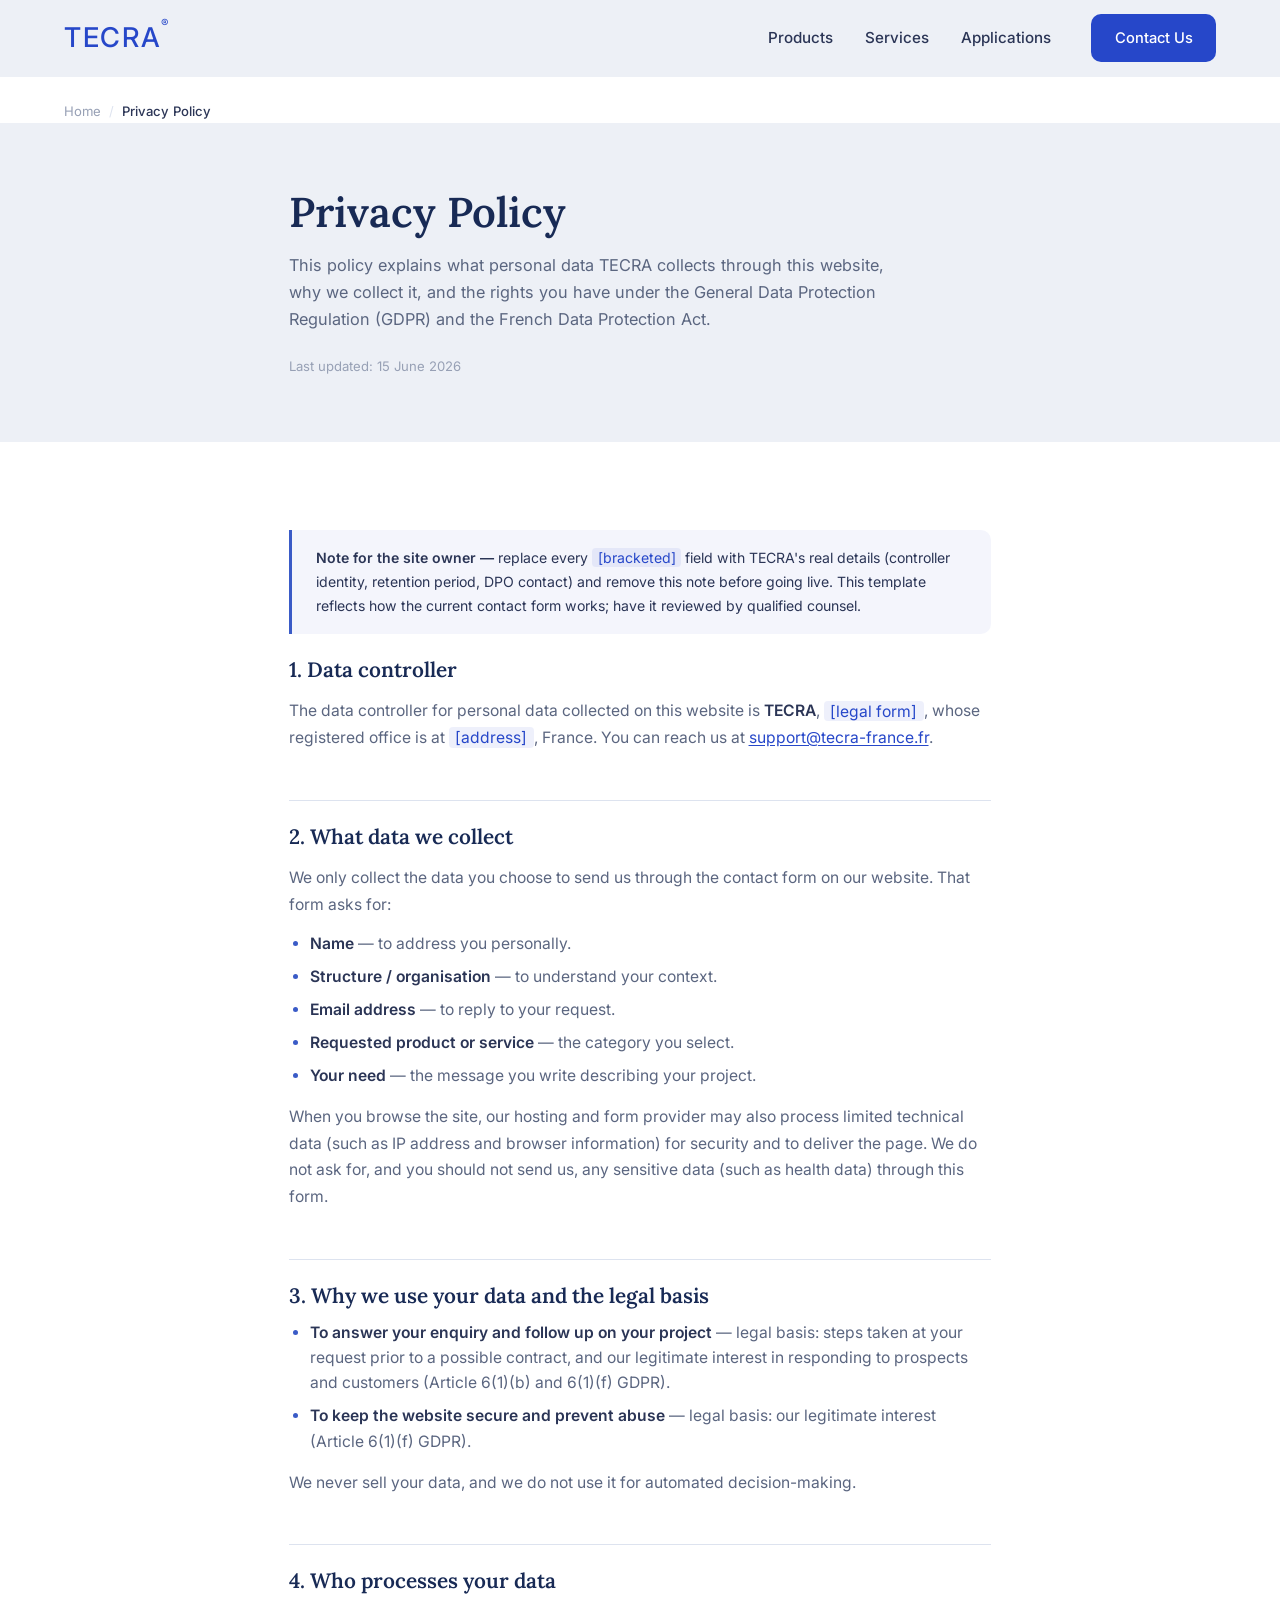
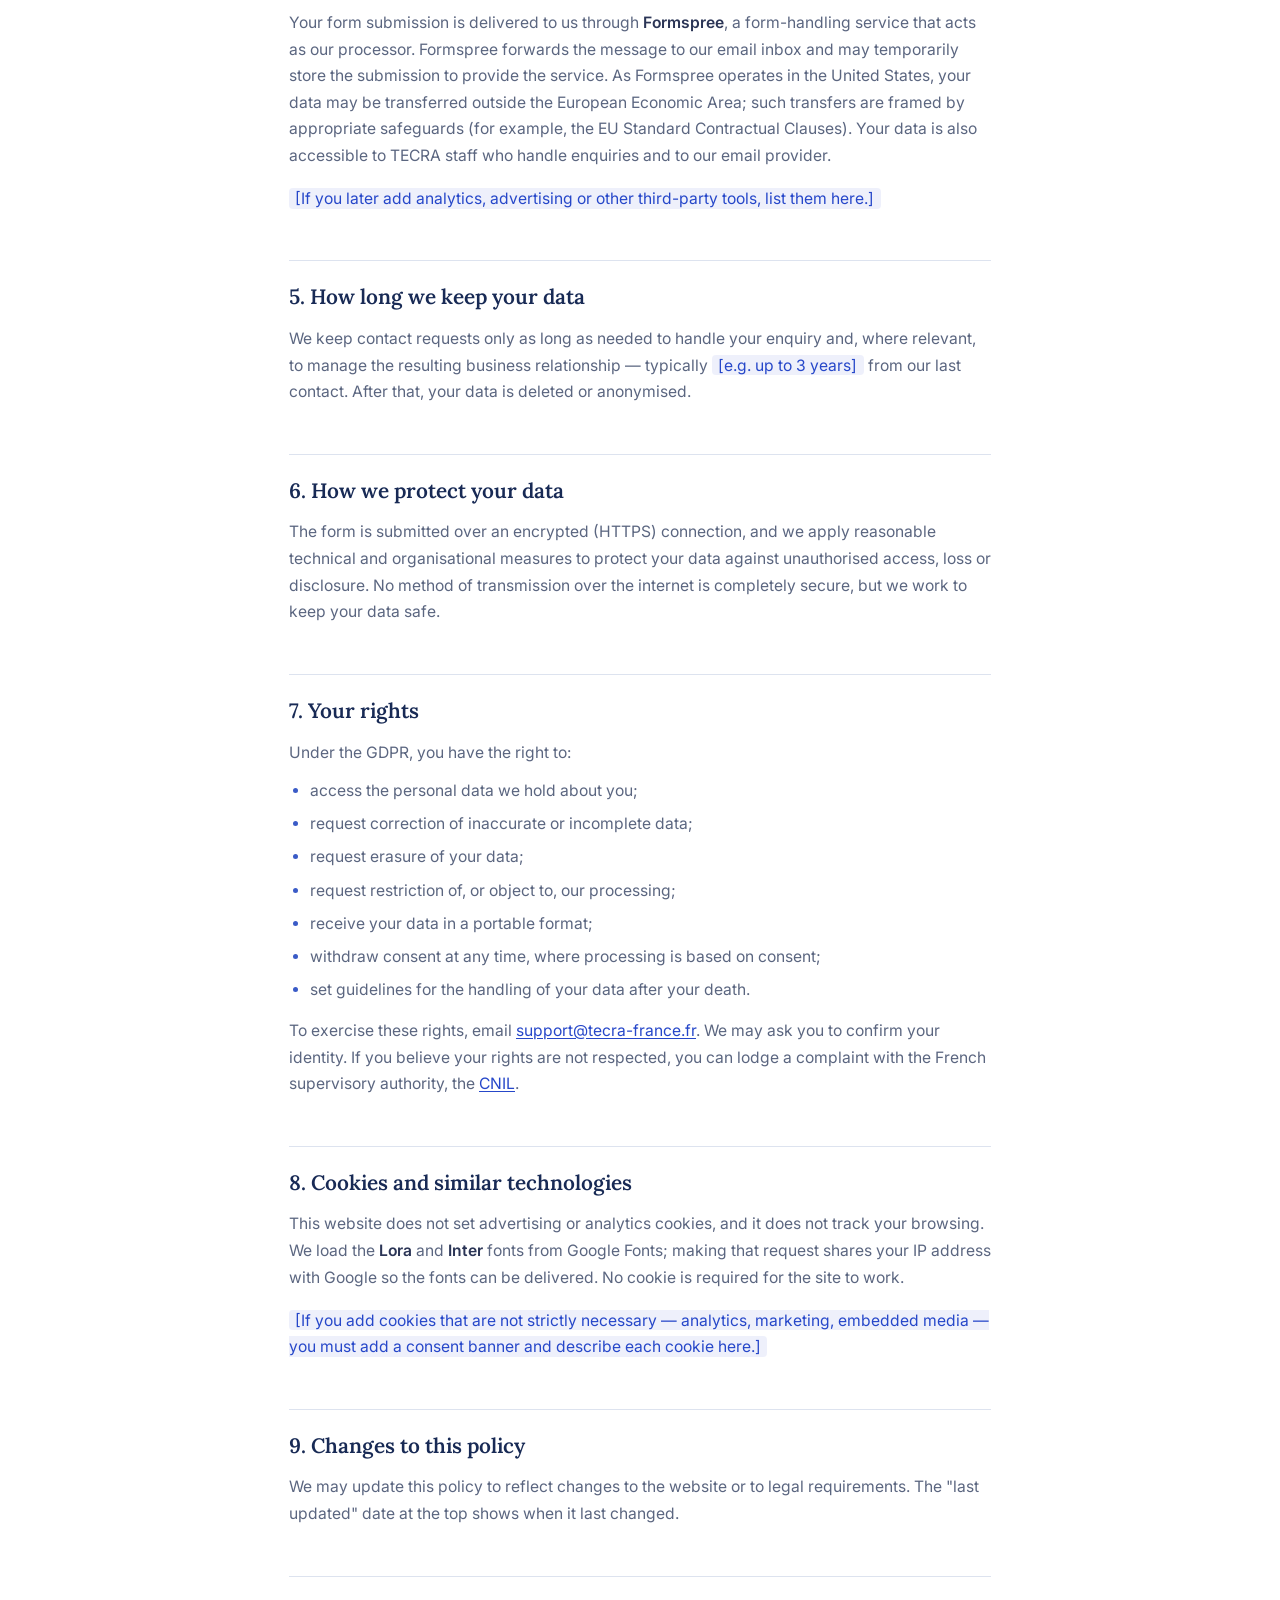
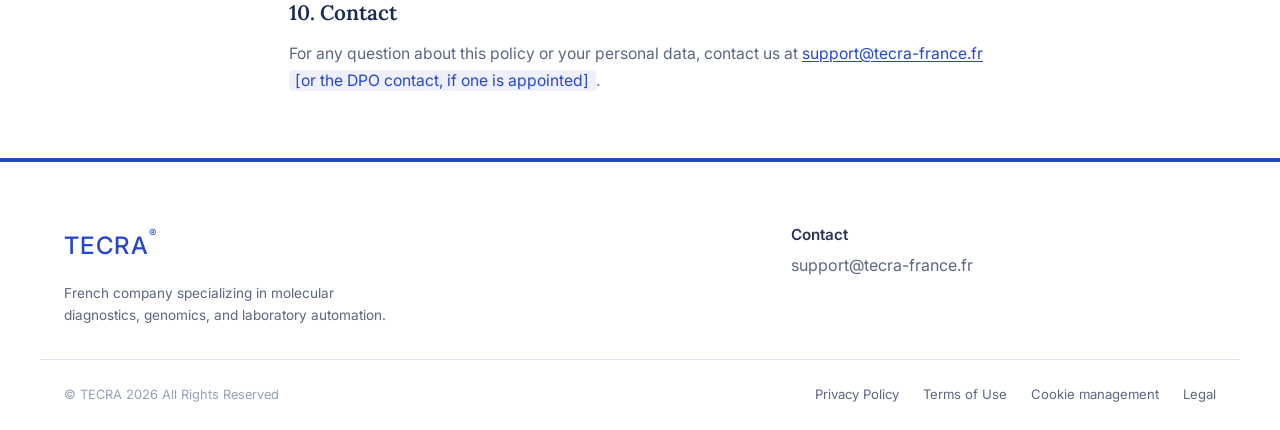
==== politique-de-confidentialite.html @ 700c9b6a "Add files via upload" ====
<!DOCTYPE html>
<html lang="en">
<head>
  <meta charset="UTF-8" />
  <meta name="viewport" content="width=device-width, initial-scale=1.0" />

  <title>Privacy Policy — TECRA</title>
  <meta
    name="description"
    content="How TECRA collects, uses and protects the personal data submitted through the tecra-france.fr contact form, in compliance with the GDPR."
  />
  <link rel="canonical" href="https://tecra-france.fr/politique-de-confidentialite.html" />
  <meta name="robots" content="index, follow" />

  <meta property="og:type" content="website" />
  <meta property="og:title" content="Privacy Policy — TECRA" />
  <meta property="og:description" content="How TECRA collects, uses and protects your personal data, in compliance with the GDPR." />
  <meta property="og:url" content="https://tecra-france.fr/politique-de-confidentialite.html" />
  <meta property="og:locale" content="en" />

  <link rel="preconnect" href="https://fonts.googleapis.com" />
  <link rel="preconnect" href="https://fonts.gstatic.com" crossorigin />
  <link
    href="https://fonts.googleapis.com/css2?family=Inter:wght@400;500;600&family=Lora:ital,wght@0,500;0,600;0,700;1,500&display=swap"
    rel="stylesheet"
  />

  <link rel="stylesheet" href="styles.css" />
  <link rel="stylesheet" href="pages.css" />
</head>
<body>
  <header class="site-header" id="top">
    <div class="container site-header__inner">
      <a href="index.html" class="logo" aria-label="TECRA home">
        <span class="logo__word">TECRA</span><span class="logo__mark">&reg;</span>
      </a>

      <nav class="nav" aria-label="Primary">
        <button class="nav__toggle" aria-expanded="false" aria-controls="nav-menu" aria-label="Open menu">
          <span></span><span></span><span></span>
        </button>

        <ul class="nav__menu" id="nav-menu">
          <li><a href="products.html">Products</a></li>
          <li><a href="services.html">Services</a></li>
          <li><a href="applications.html">Applications</a></li>
          <li class="nav__cta">
            <a href="index.html#contact" class="btn btn--primary">Contact Us</a>
          </li>
        </ul>
      </nav>
    </div>
  </header>

  <main>
    <nav class="container breadcrumb" aria-label="Breadcrumb">
      <ol>
        <li><a href="index.html">Home</a></li>
        <li class="breadcrumb__sep" aria-hidden="true">/</li>
        <li aria-current="page">Privacy Policy</li>
      </ol>
    </nav>

    <div class="page-head">
      <div class="container page-head__inner">
        <h1 class="page-head__title">Privacy Policy</h1>
        <p class="page-head__lead">
          This policy explains what personal data TECRA collects through this website,
          why we collect it, and the rights you have under the General Data Protection
          Regulation (GDPR) and the French Data Protection Act.
        </p>
        <p class="page-head__meta">Last updated: 15 June 2026</p>
      </div>
    </div>

    <article class="container prose">
      <p class="note">
        <strong>Note for the site owner —</strong> replace every
        <span class="placeholder">[bracketed]</span> field with TECRA's real details
        (controller identity, retention period, DPO contact) and remove this note
        before going live. This template reflects how the current contact form works;
        have it reviewed by qualified counsel.
      </p>

      <h2>1. Data controller</h2>
      <p>
        The data controller for personal data collected on this website is
        <strong>TECRA</strong>, <span class="placeholder">[legal form]</span>, whose
        registered office is at <span class="placeholder">[address]</span>, France.
        You can reach us at
        <a href="mailto:support@tecra-france.fr">support@tecra-france.fr</a>.
      </p>

      <h2>2. What data we collect</h2>
      <p>
        We only collect the data you choose to send us through the contact form on
        our website. That form asks for:
      </p>
      <ul>
        <li><strong>Name</strong> — to address you personally.</li>
        <li><strong>Structure / organisation</strong> — to understand your context.</li>
        <li><strong>Email address</strong> — to reply to your request.</li>
        <li><strong>Requested product or service</strong> — the category you select.</li>
        <li><strong>Your need</strong> — the message you write describing your project.</li>
      </ul>
      <p>
        When you browse the site, our hosting and form provider may also process
        limited technical data (such as IP address and browser information) for
        security and to deliver the page. We do not ask for, and you should not send
        us, any sensitive data (such as health data) through this form.
      </p>

      <h2>3. Why we use your data and the legal basis</h2>
      <ul>
        <li>
          <strong>To answer your enquiry and follow up on your project</strong> —
          legal basis: steps taken at your request prior to a possible contract, and
          our legitimate interest in responding to prospects and customers
          (Article 6(1)(b) and 6(1)(f) GDPR).
        </li>
        <li>
          <strong>To keep the website secure and prevent abuse</strong> — legal basis:
          our legitimate interest (Article 6(1)(f) GDPR).
        </li>
      </ul>
      <p>We never sell your data, and we do not use it for automated decision-making.</p>

      <h2>4. Who processes your data</h2>
      <p>
        Your form submission is delivered to us through <strong>Formspree</strong>, a
        form-handling service that acts as our processor. Formspree forwards the
        message to our email inbox and may temporarily store the submission to provide
        the service. As Formspree operates in the United States, your data may be
        transferred outside the European Economic Area; such transfers are framed by
        appropriate safeguards (for example, the EU Standard Contractual Clauses).
        Your data is also accessible to TECRA staff who handle enquiries and to our
        email provider.
      </p>
      <p>
        <span class="placeholder">[If you later add analytics, advertising or other
        third-party tools, list them here.]</span>
      </p>

      <h2>5. How long we keep your data</h2>
      <p>
        We keep contact requests only as long as needed to handle your enquiry and,
        where relevant, to manage the resulting business relationship — typically
        <span class="placeholder">[e.g. up to 3 years]</span> from our last contact.
        After that, your data is deleted or anonymised.
      </p>

      <h2>6. How we protect your data</h2>
      <p>
        The form is submitted over an encrypted (HTTPS) connection, and we apply
        reasonable technical and organisational measures to protect your data against
        unauthorised access, loss or disclosure. No method of transmission over the
        internet is completely secure, but we work to keep your data safe.
      </p>

      <h2>7. Your rights</h2>
      <p>Under the GDPR, you have the right to:</p>
      <ul>
        <li>access the personal data we hold about you;</li>
        <li>request correction of inaccurate or incomplete data;</li>
        <li>request erasure of your data;</li>
        <li>request restriction of, or object to, our processing;</li>
        <li>receive your data in a portable format;</li>
        <li>withdraw consent at any time, where processing is based on consent;</li>
        <li>set guidelines for the handling of your data after your death.</li>
      </ul>
      <p>
        To exercise these rights, email
        <a href="mailto:support@tecra-france.fr">support@tecra-france.fr</a>. We may
        ask you to confirm your identity. If you believe your rights are not respected,
        you can lodge a complaint with the French supervisory authority, the
        <a href="https://www.cnil.fr" target="_blank" rel="noopener">CNIL</a>.
      </p>

      <h2 id="cookies">8. Cookies and similar technologies</h2>
      <p>
        This website does not set advertising or analytics cookies, and it does not
        track your browsing. We load the <strong>Lora</strong> and <strong>Inter</strong>
        fonts from Google Fonts; making that request shares your IP address with Google
        so the fonts can be delivered. No cookie is required for the site to work.
      </p>
      <p>
        <span class="placeholder">[If you add cookies that are not strictly necessary
        — analytics, marketing, embedded media — you must add a consent banner and
        describe each cookie here.]</span>
      </p>

      <h2>9. Changes to this policy</h2>
      <p>
        We may update this policy to reflect changes to the website or to legal
        requirements. The "last updated" date at the top shows when it last changed.
      </p>

      <h2>10. Contact</h2>
      <p>
        For any question about this policy or your personal data, contact us at
        <a href="mailto:support@tecra-france.fr">support@tecra-france.fr</a>
        <span class="placeholder">[or the DPO contact, if one is appointed]</span>.
      </p>
    </article>
  </main>

  <footer class="site-footer">
    <div class="container site-footer__inner">
      <div class="site-footer__brand">
        <a href="index.html" class="logo logo--footer" aria-label="TECRA home">
          <span class="logo__word">TECRA</span><span class="logo__mark">&reg;</span>
        </a>
        <p class="site-footer__desc">
          French company specializing in molecular diagnostics, genomics, and
          laboratory automation.
        </p>
      </div>

      <div class="site-footer__contact">
        <h4>Contact</h4>
        <a href="mailto:support@tecra-france.fr">support@tecra-france.fr</a>
      </div>
    </div>

    <div class="container site-footer__bottom">
      <p class="site-footer__copy">&copy; TECRA 2026 All Rights Reserved</p>
      <ul class="site-footer__links">
        <li><a href="politique-de-confidentialite.html" aria-current="page">Privacy Policy</a></li>
        <li><a href="#">Terms of Use</a></li>
        <li><a href="politique-de-confidentialite.html#cookies">Cookie management</a></li>
        <li><a href="mentions-legales.html">Legal</a></li>
      </ul>
    </div>
  </footer>

  <script src="main.js"></script>
</body>
</html>
---- styles.css ----
/* =============================================================
   TECRA — Landing page
   Structure:
   1. Design tokens (custom properties)
   2. Base / reset
   3. Layout primitives (.container)
   4. Components (buttons, logo, forms)
   5. Sections (header, hero, about, expertise, contact, footer)
   6. Responsive breakpoints
   ============================================================= */

/* ---------- 1. Design tokens ---------- */
:root {
  /* Brand colors */
  --c-primary: #2647c9;        /* buttons, links, active accents      */
  --c-primary-dark: #1a3299;   /* hover / pressed state               */
  --c-accent: #3a5bc7;         /* helix, highlighted words, eyebrows  */
  --c-navy: #182a55;           /* serif display headings              */
  --c-ink: #2b3556;            /* strong body text                    */
  --c-text: #5b6680;           /* default body text                   */
  --c-muted: #97a0b5;          /* placeholders, captions, numbers     */

  /* Surfaces */
  --c-bg: #ffffff;
  --c-bg-alt: #edf0f6;         /* light grey section background       */
  --c-bg-panel: #eef1f7;
  --c-border: #dde3ef;
  --c-field-border: #d4dbe8;

  /* Typography */
  --ff-serif: "Lora", Georgia, "Times New Roman", serif;
  --ff-sans: "Inter", system-ui, -apple-system, "Segoe UI", Roboto, sans-serif;

  /* Spacing scale */
  --space-2: 0.5rem;
  --space-3: 0.75rem;
  --space-4: 1rem;
  --space-6: 1.5rem;
  --space-8: 2rem;
  --space-12: 3rem;
  --space-16: 4rem;
  --space-20: 5rem;
  --space-24: 6rem;

  /* Radii & shadows */
  --radius: 10px;
  --radius-lg: 16px;
  --shadow-card: 0 1px 2px rgba(24, 42, 85, 0.04),
                 0 8px 24px rgba(24, 42, 85, 0.06);
  --shadow-form: 0 20px 60px rgba(24, 42, 85, 0.12);

  /* Layout */
  --container: 1200px;
  --transition: 180ms ease;
}

/* ---------- 2. Base / reset ---------- */
*,
*::before,
*::after { box-sizing: border-box; }

html { scroll-behavior: smooth; }

body {
  margin: 0;
  font-family: var(--ff-sans);
  font-size: 1rem;
  line-height: 1.65;
  color: var(--c-text);
  background: var(--c-bg);
  -webkit-font-smoothing: antialiased;
  text-rendering: optimizeLegibility;
}

img,
svg { display: block; max-width: 100%; }

a { color: inherit; text-decoration: none; }

h1, h2, h3, h4 {
  margin: 0;
  font-family: var(--ff-serif);
  color: var(--c-navy);
  line-height: 1.18;
  font-weight: 600;
}

p { margin: 0; }

ul, ol { margin: 0; padding: 0; list-style: none; }

:focus-visible {
  outline: 2px solid var(--c-primary);
  outline-offset: 3px;
  border-radius: 4px;
}

.text-accent { color: var(--c-accent); }

/* ---------- 3. Layout primitives ---------- */
.container {
  width: 100%;
  max-width: var(--container);
  margin-inline: auto;
  padding-inline: var(--space-6);
}

.eyebrow {
  font-family: var(--ff-sans);
  font-size: 0.78rem;
  font-weight: 600;
  letter-spacing: 0.14em;
  text-transform: uppercase;
  color: var(--c-accent);
  margin-bottom: var(--space-3);
}

/* ---------- 4. Components ---------- */

/* Logo */
.logo {
  display: inline-flex;
  align-items: flex-start;
  color: var(--c-primary);
}
.logo__word {
  font-family: var(--ff-sans);
  font-weight: 500;
  font-size: 1.7rem;
  letter-spacing: 0.06em;
}
.logo__mark { font-size: 0.7rem; line-height: 1; margin-top: 2px; }
.logo--footer .logo__word { font-size: 1.5rem; }

/* Buttons */
.btn {
  --btn-pad-y: 0.7rem;
  --btn-pad-x: 1.4rem;
  display: inline-flex;
  align-items: center;
  justify-content: center;
  gap: 0.5rem;
  padding: var(--btn-pad-y) var(--btn-pad-x);
  font-family: var(--ff-sans);
  font-size: 0.92rem;
  font-weight: 500;
  border: 1px solid transparent;
  border-radius: var(--radius);
  cursor: pointer;
  transition: background var(--transition), color var(--transition),
              border-color var(--transition), transform var(--transition);
}
.btn:active { transform: translateY(1px); }
.btn svg { width: 18px; height: 18px; }

.btn--primary {
  background: var(--c-primary);
  color: #fff;
}
.btn--primary:hover { background: var(--c-primary-dark); }

.btn--outline {
  background: transparent;
  color: var(--c-primary);
  border-color: var(--c-primary);
}
.btn--outline:hover { background: var(--c-primary); color: #fff; }

.btn--ghost {
  background: transparent;
  color: #fff;
  border-color: rgba(255, 255, 255, 0.7);
  text-transform: uppercase;
  letter-spacing: 0.08em;
  font-size: 0.78rem;
}
.btn--ghost:hover { background: rgba(255, 255, 255, 0.14); border-color: #fff; }

.btn--block { width: 100%; padding-block: 0.85rem; }

/* Section heading with centered rule */
.section-head { text-align: center; margin-bottom: var(--space-16); }
.section-head__title { font-size: clamp(1.5rem, 3vw, 2rem); }
.section-head__rule {
  display: block;
  width: 96px;
  height: 2px;
  margin: var(--space-4) auto 0;
  background: var(--c-accent);
}

/* ---------- 5. Sections ---------- */

/* Header */
.site-header {
  position: sticky;
  top: 0;
  z-index: 50;
  background: var(--c-bg-alt);
  border-bottom: 1px solid transparent;
}
.site-header__inner {
  display: flex;
  align-items: center;
  justify-content: space-between;
  min-height: 76px;
}
.nav { display: flex; align-items: center; }
.nav__menu {
  display: flex;
  align-items: center;
  gap: var(--space-8);
  font-size: 0.95rem;
  font-weight: 500;
  color: var(--c-ink);
}
.nav__menu a:not(.btn):hover { color: var(--c-primary); }
.nav__cta { margin-left: var(--space-2); }

.nav__toggle {
  display: none;
  flex-direction: column;
  justify-content: center;
  gap: 5px;
  width: 44px;
  height: 44px;
  padding: 10px;
  background: none;
  border: 0;
  cursor: pointer;
}
.nav__toggle span {
  display: block;
  height: 2px;
  width: 100%;
  background: var(--c-ink);
  border-radius: 2px;
  transition: transform var(--transition), opacity var(--transition);
}

/* Hero */
.hero {
  position: relative;
  color: #fff;
  background: linear-gradient(120deg, #1c2f63 0%, #24449e 55%, #2c63c4 100%);
  background: linear-gradient(rgba(20,33,74,.45), rgba(20,33,74,.45)),
              url("images/Hero.png") center/cover;
  background-size: cover;
  background-position: center;
}
.hero__inner { padding-block: clamp(3.5rem, 9vw, 7rem); }
.hero__card {
  max-width: 540px;
  padding: var(--space-8);
  background: rgba(38, 71, 201, 0.42);
  backdrop-filter: blur(2px);
  border: 1px solid rgba(255, 255, 255, 0.12);
  border-radius: var(--radius);
}
.hero__title {
  color: #fff;
  font-size: clamp(1.9rem, 4.5vw, 2.9rem);
  font-weight: 700;
  margin-bottom: var(--space-4);
}
.hero__text {
  font-size: 0.95rem;
  line-height: 1.7;
  color: rgba(255, 255, 255, 0.9);
  margin-bottom: var(--space-6);
}

/* About */
.about { position: relative; background: var(--c-bg); overflow: hidden; }
.about__inner {
  position: relative;
  display: grid;
  grid-template-columns: 1fr;
  min-height: 42rem;       /* taller, more spacious section */
  align-content: center;
  padding-block: clamp(3.5rem, 8vw, 6.5rem);
}
/* Full-bleed horizontal helix, centered behind the content (matches the
   reference). The canvas is drawn and rotated in 3D by main.js. */
.about__helix {
  position: absolute;
  top: 50%;
  left: 50%;
  width: 100vw;            /* span the full viewport, beyond the container */
  height: 100%;
  transform: translate(-50%, -50%);
  pointer-events: none;
  z-index: 0;
}
.about__helix-canvas {
  display: block;
  width: 100%;
  height: 100%;
  opacity: 0.9;
}

.about__content {
  position: relative;
  z-index: 1;
  max-width: 520px;
  margin-left: auto;
  text-align: right;
}
.about__title {
  font-size: clamp(1.5rem, 3.2vw, 2.1rem);
  margin-bottom: var(--space-4);
}
.about__text {
  color: var(--c-text);
  margin-bottom: var(--space-6);
  font-size: 0.95rem;
}

/* Expertise */
.expertise { background: var(--c-bg-alt); padding-block: clamp(3.5rem, 8vw, 6rem); }
.cards {
  display: grid;
  grid-template-columns: repeat(3, 1fr);
  gap: var(--space-6);
}
.card {
  position: relative;
  display: flex;
  flex-direction: column;
  padding: var(--space-8) var(--space-6) var(--space-12);
  background: var(--c-bg);
  border: 1px solid var(--c-border);
  border-top: 3px solid var(--c-accent);
  border-radius: var(--radius);
  box-shadow: var(--shadow-card);
  transition: transform var(--transition), box-shadow var(--transition);
}
.card:hover {
  transform: translateY(-4px);
  box-shadow: 0 12px 32px rgba(24, 42, 85, 0.12);
}
.card__icon {
  display: inline-flex;
  align-items: center;
  justify-content: center;
  width: 44px;
  height: 44px;
  margin-bottom: var(--space-6);
  color: var(--c-primary);
  background: rgba(38, 71, 201, 0.08);
  border-radius: var(--radius);
}
.card__icon svg { width: 22px; height: 22px; }
.card__title {
  color: var(--c-primary);
  font-family: var(--ff-serif);
  font-size: 1.12rem;
  font-weight: 600;
  margin-bottom: var(--space-3);
}
.card__text { font-size: 0.92rem; color: var(--c-text); }
.card__number {
  position: absolute;
  right: var(--space-6);
  bottom: var(--space-4);
  font-family: var(--ff-sans);
  font-size: 0.72rem;
  font-weight: 600;
  letter-spacing: 0.06em;
  color: var(--c-muted);
}

/* Contact */
.contact { background: var(--c-bg-alt); padding-bottom: clamp(3.5rem, 8vw, 6rem); }
.contact__inner {
  display: grid;
  grid-template-columns: 1fr 1fr;
  align-items: stretch;
  gap: 0;
}
.contact__panel {
  position: relative;
  display: flex;
  align-items: flex-end;
  min-height: 360px;
  padding: var(--space-12);
  color: #fff;
  border-radius: var(--radius-lg) 0 0 var(--radius-lg);
  background: linear-gradient(135deg, rgba(28,47,99,.55), rgba(42,85,194,.55)),
              url("images/Contact.png") center/cover;
  background-size: cover;
  background-position: center;
}
.contact__panel-title {
  color: #fff;
  font-size: clamp(1.4rem, 2.6vw, 1.9rem);
  margin-bottom: var(--space-3);
}
.contact__panel-text {
  font-size: 0.92rem;
  color: rgba(255, 255, 255, 0.9);
  max-width: 38ch;
}

.contact__card {
  position: relative;
  padding: var(--space-12);
  background: var(--c-bg);
  border: 1px solid var(--c-border);
  border-radius: 0 var(--radius-lg) var(--radius-lg) 0;
  box-shadow: var(--shadow-form);
}
.contact__chip {
  display: block;
  width: 120px;
  height: 14px;
  border-radius: 6px;
  background: var(--c-primary);
  margin-bottom: var(--space-6);
}
.contact__title { font-size: 1.5rem; margin-bottom: var(--space-3); }
.contact__subtitle {
  font-size: 0.9rem;
  color: var(--c-text);
  margin-bottom: var(--space-8);
}

/* Forms */
.form { display: flex; flex-direction: column; gap: var(--space-4); }
.form__row {
  display: grid;
  grid-template-columns: 1fr 1fr;
  gap: var(--space-4);
}
.field { display: flex; flex-direction: column; gap: var(--space-2); }
.field label {
  font-size: 0.82rem;
  font-weight: 500;
  color: var(--c-ink);
}
.field input,
.field select,
.field textarea {
  width: 100%;
  padding: 0.7rem 0.85rem;
  font-family: inherit;
  font-size: 0.92rem;
  color: var(--c-ink);
  background: var(--c-bg);
  border: 1px solid var(--c-field-border);
  border-radius: var(--radius);
  transition: border-color var(--transition), box-shadow var(--transition);
}
.field textarea { resize: vertical; min-height: 84px; }
.field input::placeholder,
.field textarea::placeholder { color: var(--c-muted); }
.field input:focus,
.field select:focus,
.field textarea:focus {
  outline: none;
  border-color: var(--c-primary);
  box-shadow: 0 0 0 3px rgba(38, 71, 201, 0.12);
}
.field__error {
  display: block;
  margin-top: 0.4rem;
  font-size: 0.8rem;
  color: #cf2b2b;
  min-height: 1.25rem;
}
.field--error input,
.field--error select,
.field--error textarea {
  border-color: #cf2b2b;
}
.field--error input:focus,
.field--error select:focus,
.field--error textarea:focus {
  box-shadow: 0 0 0 3px rgba(207, 43, 43, 0.16);
}
.field select {
  appearance: none;
  background-image: url("data:image/svg+xml,%3Csvg xmlns='http://www.w3.org/2000/svg' width='14' height='14' viewBox='0 0 24 24' fill='none' stroke='%2397a0b5' stroke-width='2' stroke-linecap='round' stroke-linejoin='round'%3E%3Cpath d='m6 9 6 6 6-6'/%3E%3C/svg%3E");
  background-repeat: no-repeat;
  background-position: right 0.85rem center;
  padding-right: 2.2rem;
}

/* Footer */
.site-footer {
  background: var(--c-bg);
  border-top: 4px solid var(--c-primary);
}
.site-footer__inner {
  display: grid;
  grid-template-columns: 1.6fr 1fr;
  gap: var(--space-12);
  padding-block: var(--space-16) var(--space-8);
}
.site-footer__desc {
  max-width: 36ch;
  margin-top: var(--space-4);
  font-size: 0.85rem;
  color: var(--c-text);
}
.site-footer__contact h4 {
  font-family: var(--ff-sans);
  font-size: 0.95rem;
  font-weight: 600;
  color: var(--c-ink);
  margin-bottom: var(--space-2);
}
.site-footer__contact a:hover { color: var(--c-primary); }

.site-footer__bottom {
  display: flex;
  flex-wrap: wrap;
  align-items: center;
  justify-content: space-between;
  gap: var(--space-4);
  padding-block: var(--space-6);
  border-top: 1px solid var(--c-border);
}
.site-footer__copy { font-size: 0.8rem; color: var(--c-muted); }
.site-footer__links {
  display: flex;
  flex-wrap: wrap;
  gap: var(--space-6);
  font-size: 0.82rem;
  color: var(--c-text);
}
.site-footer__links a:hover { color: var(--c-primary); }

/* ---------- 6. Responsive ---------- */
@media (max-width: 900px) {
  .cards { grid-template-columns: 1fr; max-width: 520px; margin-inline: auto; }

  .contact__inner { grid-template-columns: 1fr; }
  .contact__panel { border-radius: var(--radius-lg) var(--radius-lg) 0 0; min-height: 260px; }
  .contact__card { border-radius: 0 0 var(--radius-lg) var(--radius-lg); }

  .about__content { max-width: none; text-align: left; }
  .about__helix {
    top: 45%;
    width: 120vw;
  }
  .about__helix-canvas { opacity: 0.5; }
  .about__inner { min-height: clamp(30rem, 60vw, 38rem); }
}

@media (max-width: 720px) {
  /* Mobile navigation */
  .nav__toggle { display: flex; }
  .nav__menu {
    position: absolute;
    inset: 76px 0 auto 0;
    flex-direction: column;
    align-items: stretch;
    gap: 0;
    padding: var(--space-4) var(--space-6) var(--space-8);
    background: var(--c-bg-alt);
    border-bottom: 1px solid var(--c-border);
    box-shadow: var(--shadow-card);
    transform: translateY(-12px);
    opacity: 0;
    visibility: hidden;
    transition: opacity var(--transition), transform var(--transition),
                visibility var(--transition);
  }
  .nav__menu li { padding-block: var(--space-2); }
  .nav__cta { margin: var(--space-3) 0 0; }
  .nav__cta .btn { width: 100%; }
  .nav[data-open="true"] .nav__menu {
    transform: translateY(0);
    opacity: 1;
    visibility: visible;
  }

  .site-footer__inner { grid-template-columns: 1fr; gap: var(--space-8); }
  .site-footer__bottom { flex-direction: column; align-items: flex-start; }
}

@media (max-width: 480px) {
  .form__row { grid-template-columns: 1fr; }
  .contact__card,
  .contact__panel { padding: var(--space-8); }
  .about__inner { min-height: clamp(24rem, 70vw, 30rem); padding-block: clamp(3rem, 8vw, 5rem); }
  .about__helix { top: 50%; }
  .about__helix-canvas { opacity: 0.65; }
}

/* ---------- Accessibility: reduced motion ---------- */
@media (prefers-reduced-motion: reduce) {
  html { scroll-behavior: auto; }
  *, *::before, *::after {
    animation-duration: 0.01ms !important;
    transition-duration: 0.01ms !important;
  }
}
---- pages.css ----
/* =============================================================
   TECRA — Secondary pages
   Styles for legal pages (mentions légales, privacy) and the
   "work in progress" pages (Products / Services / Applications).

   Relies on the design tokens & shared components defined in
   styles.css — this file MUST be linked AFTER styles.css.
   ============================================================= */

/* ---------- Breadcrumb ---------- */
.breadcrumb { padding-block: var(--space-6) 0; }
.breadcrumb ol {
  display: flex;
  flex-wrap: wrap;
  align-items: center;
  gap: var(--space-2);
  font-size: 0.82rem;
  color: var(--c-muted);
}
.breadcrumb a:hover { color: var(--c-primary); }
.breadcrumb li[aria-current="page"] { color: var(--c-ink); font-weight: 500; }
.breadcrumb__sep { color: var(--c-border); }

/* ---------- Page header band ---------- */
.page-head { background: var(--c-bg-alt); }
.page-head__inner { padding-block: clamp(2.5rem, 6vw, 4rem); max-width: 75ch; }
.page-head__title {
  font-size: clamp(1.9rem, 4vw, 2.6rem);
  margin-bottom: var(--space-4);
}
.page-head__lead {
  font-size: 1.02rem;
  color: var(--c-text);
  max-width: 60ch;
}
.page-head__meta {
  margin-top: var(--space-6);
  font-size: 0.82rem;
  color: var(--c-muted);
}

/* ---------- Prose (legal articles) ---------- */
.prose {
  max-width: 75ch;
  padding-block: clamp(2.5rem, 6vw, 4rem);
  color: var(--c-text);
  font-size: 0.98rem;
}
.prose > * + * { margin-top: var(--space-4); }

.prose h2 {
  font-size: 1.3rem;
  color: var(--c-navy);
  margin-top: var(--space-12);
  padding-top: var(--space-6);
  border-top: 1px solid var(--c-border);
}
.prose h2:first-of-type { margin-top: var(--space-6); padding-top: 0; border-top: 0; }
.prose h3 {
  font-family: var(--ff-sans);
  font-size: 1rem;
  font-weight: 600;
  color: var(--c-ink);
  margin-top: var(--space-6);
}

.prose p { line-height: 1.7; }
.prose strong { color: var(--c-ink); font-weight: 600; }
.prose a { color: var(--c-primary); text-decoration: underline; text-underline-offset: 2px; }
.prose a:hover { color: var(--c-primary-dark); }

.prose ul,
.prose ol { margin-top: var(--space-3); padding-left: 1.3rem; }
.prose ul { list-style: disc; }
.prose ol { list-style: decimal; }
.prose li { margin-top: var(--space-2); line-height: 1.6; }
.prose li::marker { color: var(--c-accent); }

/* Definition table for the legal-information block */
.prose .data-table {
  width: 100%;
  margin-top: var(--space-4);
  border-collapse: collapse;
  font-size: 0.92rem;
}
.prose .data-table th,
.prose .data-table td {
  text-align: left;
  vertical-align: top;
  padding: 0.7rem 0.9rem;
  border-bottom: 1px solid var(--c-border);
}
.prose .data-table th {
  width: 38%;
  font-weight: 600;
  color: var(--c-ink);
  background: var(--c-bg-alt);
}

/* Editor note / placeholder callout (remove before going live) */
.prose .note {
  margin-top: var(--space-6);
  padding: var(--space-4) var(--space-6);
  background: rgba(38, 71, 201, 0.05);
  border-left: 3px solid var(--c-accent);
  border-radius: 0 var(--radius) var(--radius) 0;
  font-size: 0.88rem;
  color: var(--c-ink);
}
.prose .placeholder {
  padding: 0.05em 0.4em;
  background: rgba(38, 71, 201, 0.08);
  border-radius: 4px;
  font-style: normal;
  color: var(--c-primary);
}

/* ---------- Work in progress ---------- */
.wip {
  display: grid;
  place-items: center;
  text-align: center;
  min-height: clamp(26rem, 60vh, 38rem);
  padding-block: clamp(3rem, 8vw, 6rem);
}
.wip__inner { max-width: 46ch; }
.wip__title {
  font-size: clamp(1.8rem, 4vw, 2.6rem);
  margin-bottom: var(--space-4);
}
.wip__text {
  color: var(--c-text);
  font-size: 1rem;
  margin-bottom: var(--space-8);
}
.wip__actions {
  display: flex;
  flex-wrap: wrap;
  justify-content: center;
  gap: var(--space-4);
}

/* Brand-consistent "in progress" motif: base-pair rungs filling up,
   echoing the DNA helix on the home page. Calm, ambient, optional. */
.wip__motif {
  display: flex;
  align-items: center;
  justify-content: center;
  gap: 6px;
  height: 40px;
  margin-bottom: var(--space-8);
}
.wip__motif span {
  display: block;
  width: 4px;
  border-radius: 4px;
  background: var(--c-accent);
  opacity: 0.25;
  animation: wip-pulse 1.6s ease-in-out infinite;
}
.wip__motif span:nth-child(1) { height: 14px; animation-delay: 0s; }
.wip__motif span:nth-child(2) { height: 22px; animation-delay: 0.12s; }
.wip__motif span:nth-child(3) { height: 30px; animation-delay: 0.24s; }
.wip__motif span:nth-child(4) { height: 38px; animation-delay: 0.36s; }
.wip__motif span:nth-child(5) { height: 30px; animation-delay: 0.48s; }
.wip__motif span:nth-child(6) { height: 22px; animation-delay: 0.60s; }
.wip__motif span:nth-child(7) { height: 14px; animation-delay: 0.72s; }

@keyframes wip-pulse {
  0%, 100% { opacity: 0.2; transform: scaleY(0.7); }
  50%      { opacity: 0.9; transform: scaleY(1); }
}

@media (prefers-reduced-motion: reduce) {
  .wip__motif span { animation: none; opacity: 0.6; }
}
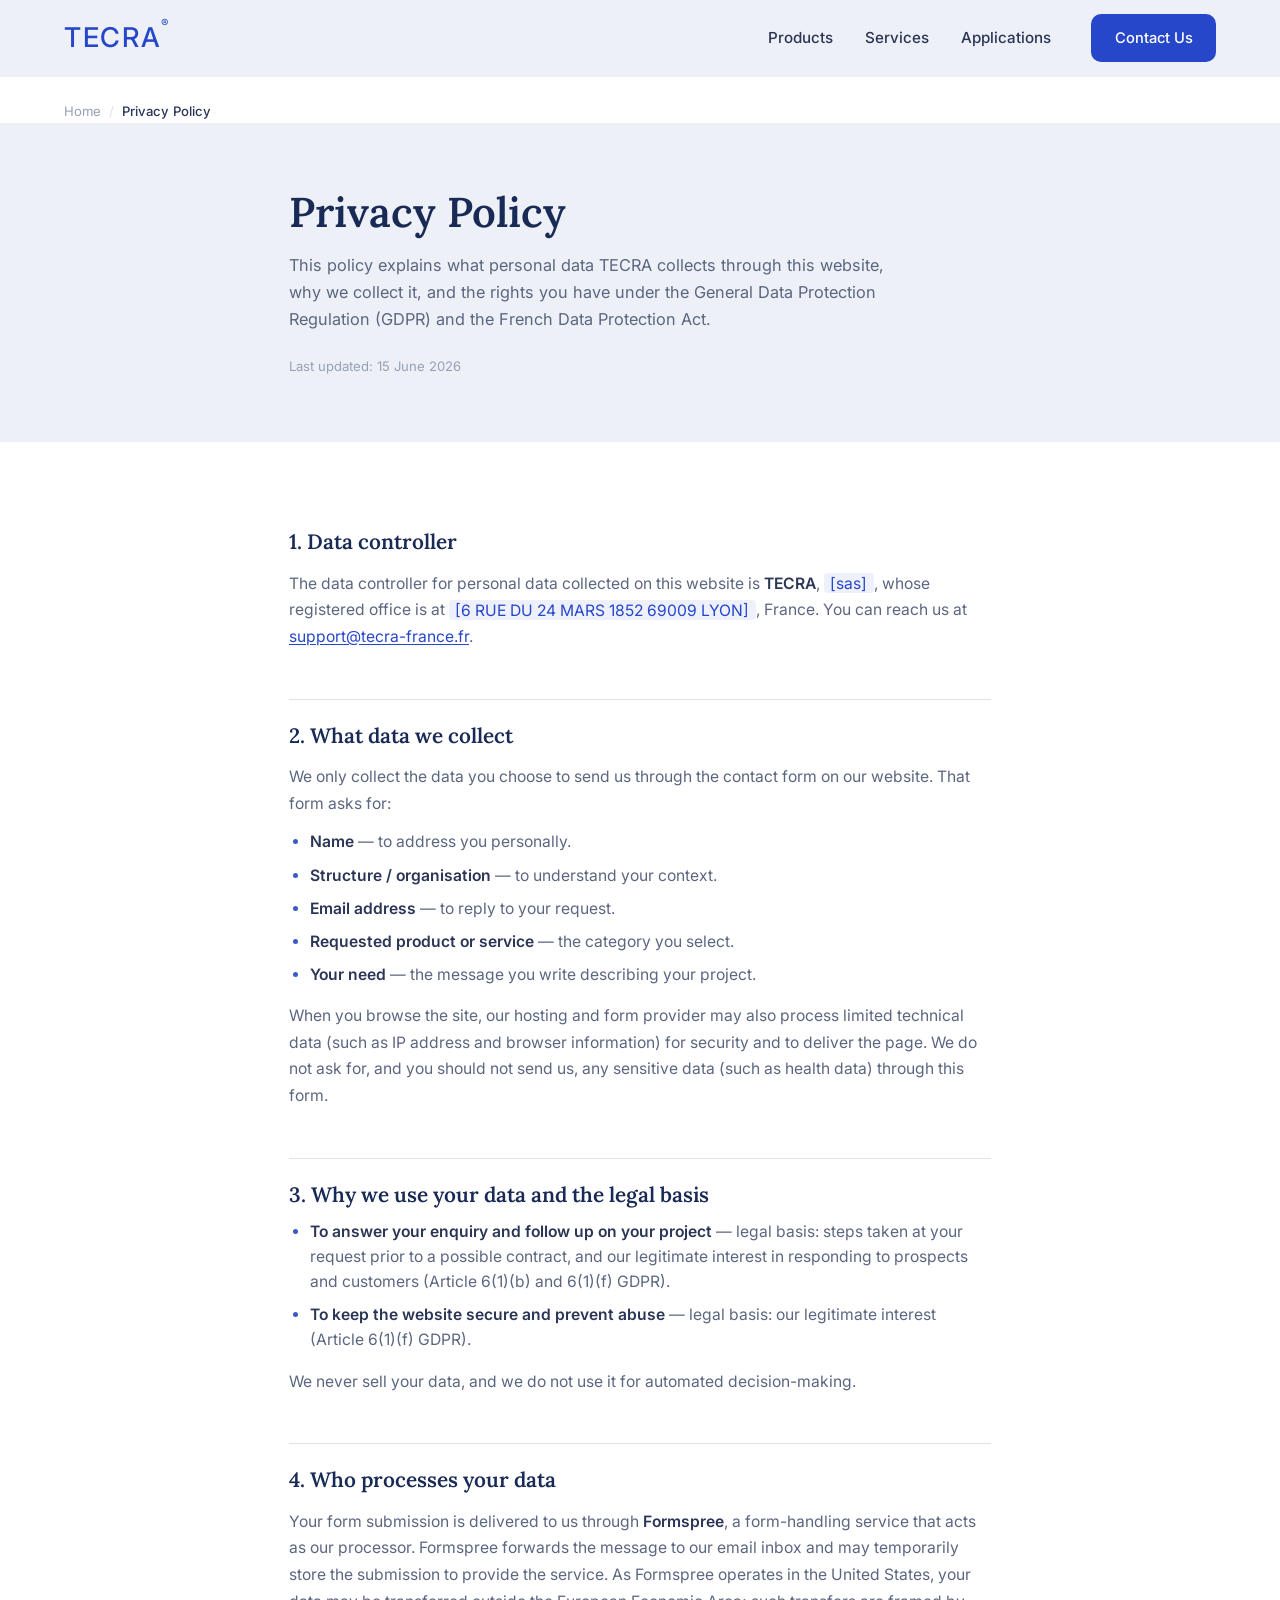
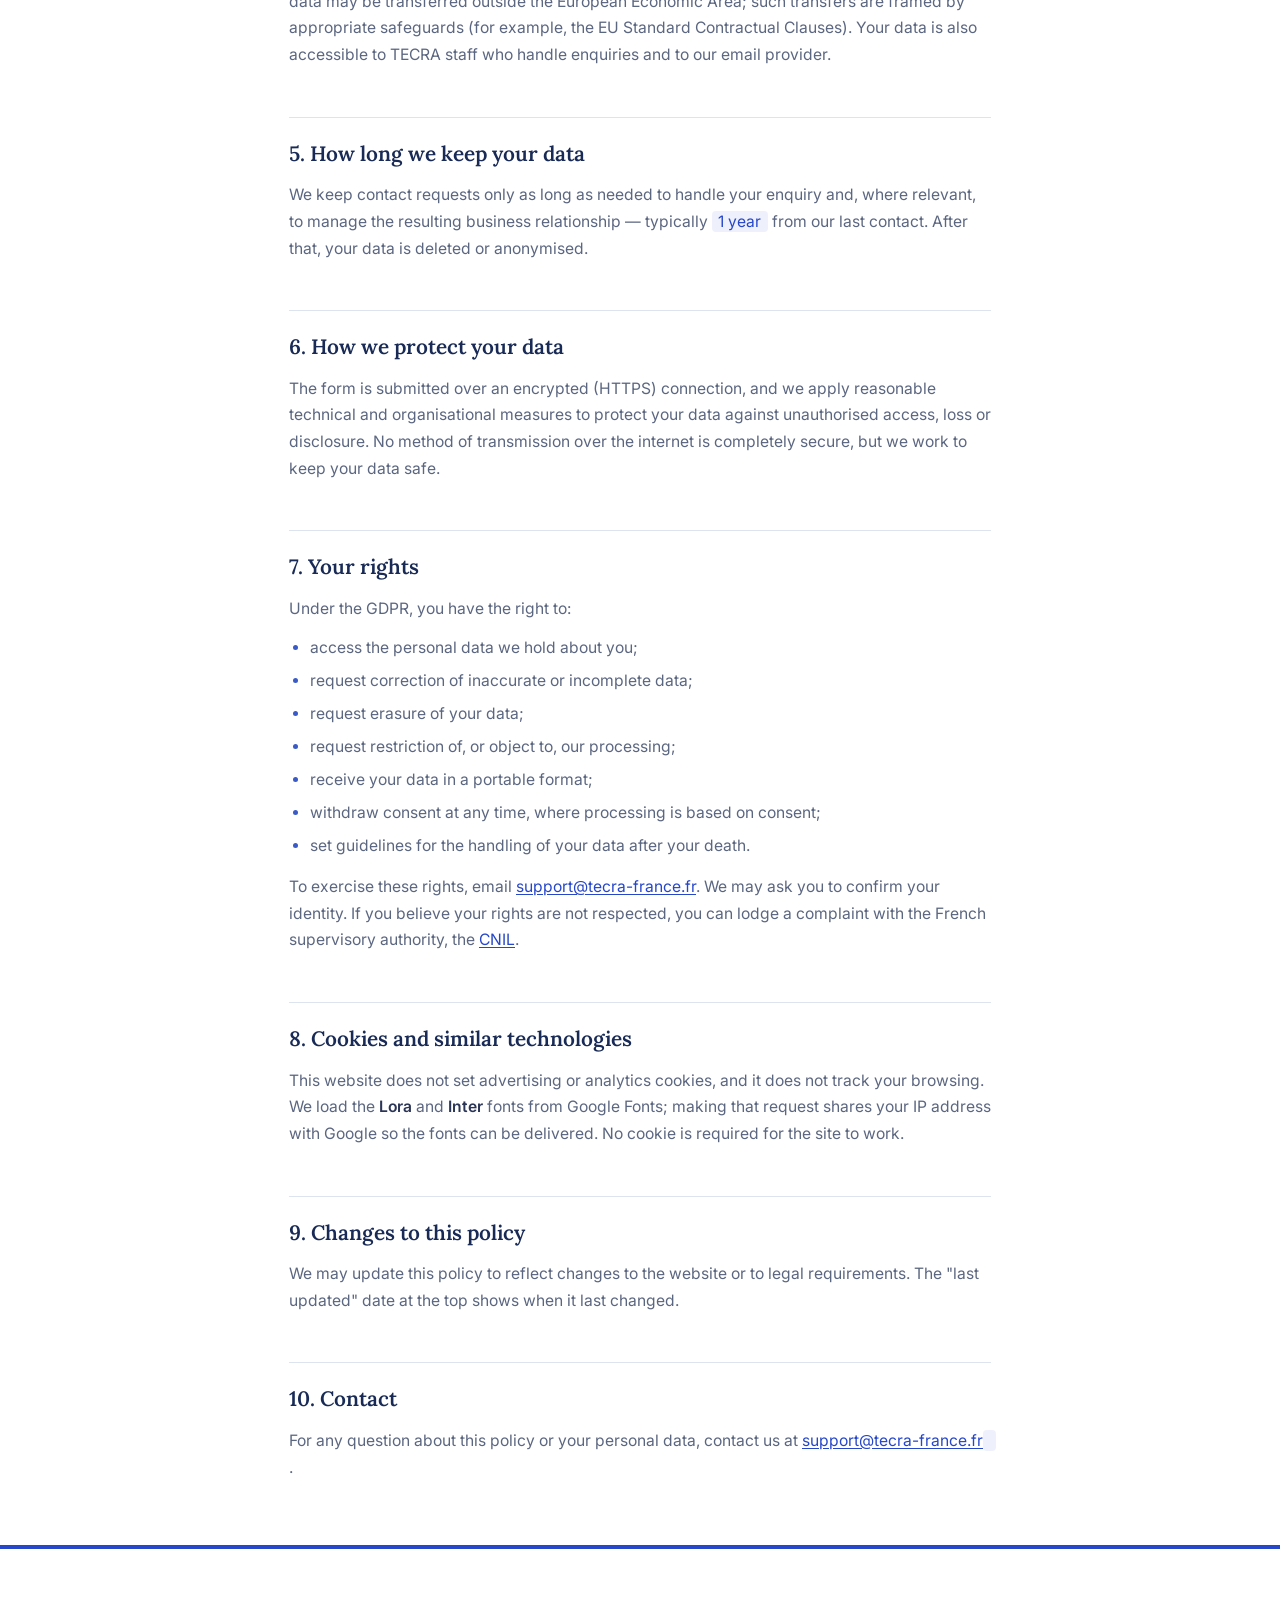
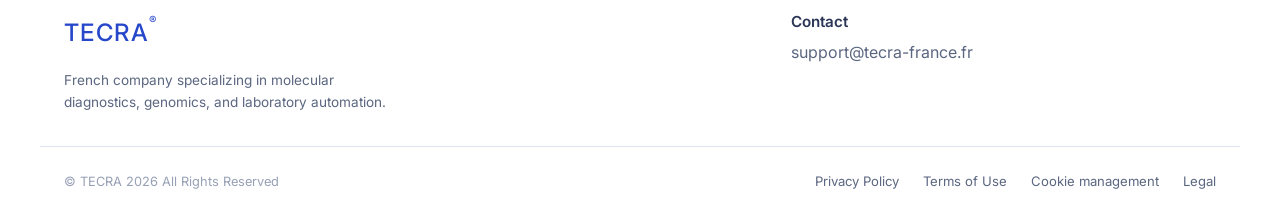
==== commit 64fab6d9: "Update politique-de-confidentialite.html" ====
--- a/politique-de-confidentialite.html
+++ b/politique-de-confidentialite.html
@@ -74,19 +74,13 @@
     </div>
 
     <article class="container prose">
-      <p class="note">
-        <strong>Note for the site owner —</strong> replace every
-        <span class="placeholder">[bracketed]</span> field with TECRA's real details
-        (controller identity, retention period, DPO contact) and remove this note
-        before going live. This template reflects how the current contact form works;
-        have it reviewed by qualified counsel.
-      </p>
+     
 
       <h2>1. Data controller</h2>
       <p>
         The data controller for personal data collected on this website is
-        <strong>TECRA</strong>, <span class="placeholder">[legal form]</span>, whose
-        registered office is at <span class="placeholder">[address]</span>, France.
+        <strong>TECRA</strong>, <span class="placeholder">[sas]</span>, whose
+        registered office is at <span class="placeholder">[6 RUE DU 24 MARS 1852 69009 LYON]</span>, France.
         You can reach us at
         <a href="mailto:support@tecra-france.fr">support@tecra-france.fr</a>.
       </p>
@@ -136,16 +130,13 @@
         Your data is also accessible to TECRA staff who handle enquiries and to our
         email provider.
       </p>
-      <p>
-        <span class="placeholder">[If you later add analytics, advertising or other
-        third-party tools, list them here.]</span>
-      </p>
+     
 
       <h2>5. How long we keep your data</h2>
       <p>
         We keep contact requests only as long as needed to handle your enquiry and,
         where relevant, to manage the resulting business relationship — typically
-        <span class="placeholder">[e.g. up to 3 years]</span> from our last contact.
+        <span class="placeholder">1 year</span> from our last contact.
         After that, your data is deleted or anonymised.
       </p>
 
@@ -183,11 +174,7 @@
         fonts from Google Fonts; making that request shares your IP address with Google
         so the fonts can be delivered. No cookie is required for the site to work.
       </p>
-      <p>
-        <span class="placeholder">[If you add cookies that are not strictly necessary
-        — analytics, marketing, embedded media — you must add a consent banner and
-        describe each cookie here.]</span>
-      </p>
+      
 
       <h2>9. Changes to this policy</h2>
       <p>
@@ -199,7 +186,7 @@
       <p>
         For any question about this policy or your personal data, contact us at
         <a href="mailto:support@tecra-france.fr">support@tecra-france.fr</a>
-        <span class="placeholder">[or the DPO contact, if one is appointed]</span>.
+        <span class="placeholder"></span>.
       </p>
     </article>
   </main>
